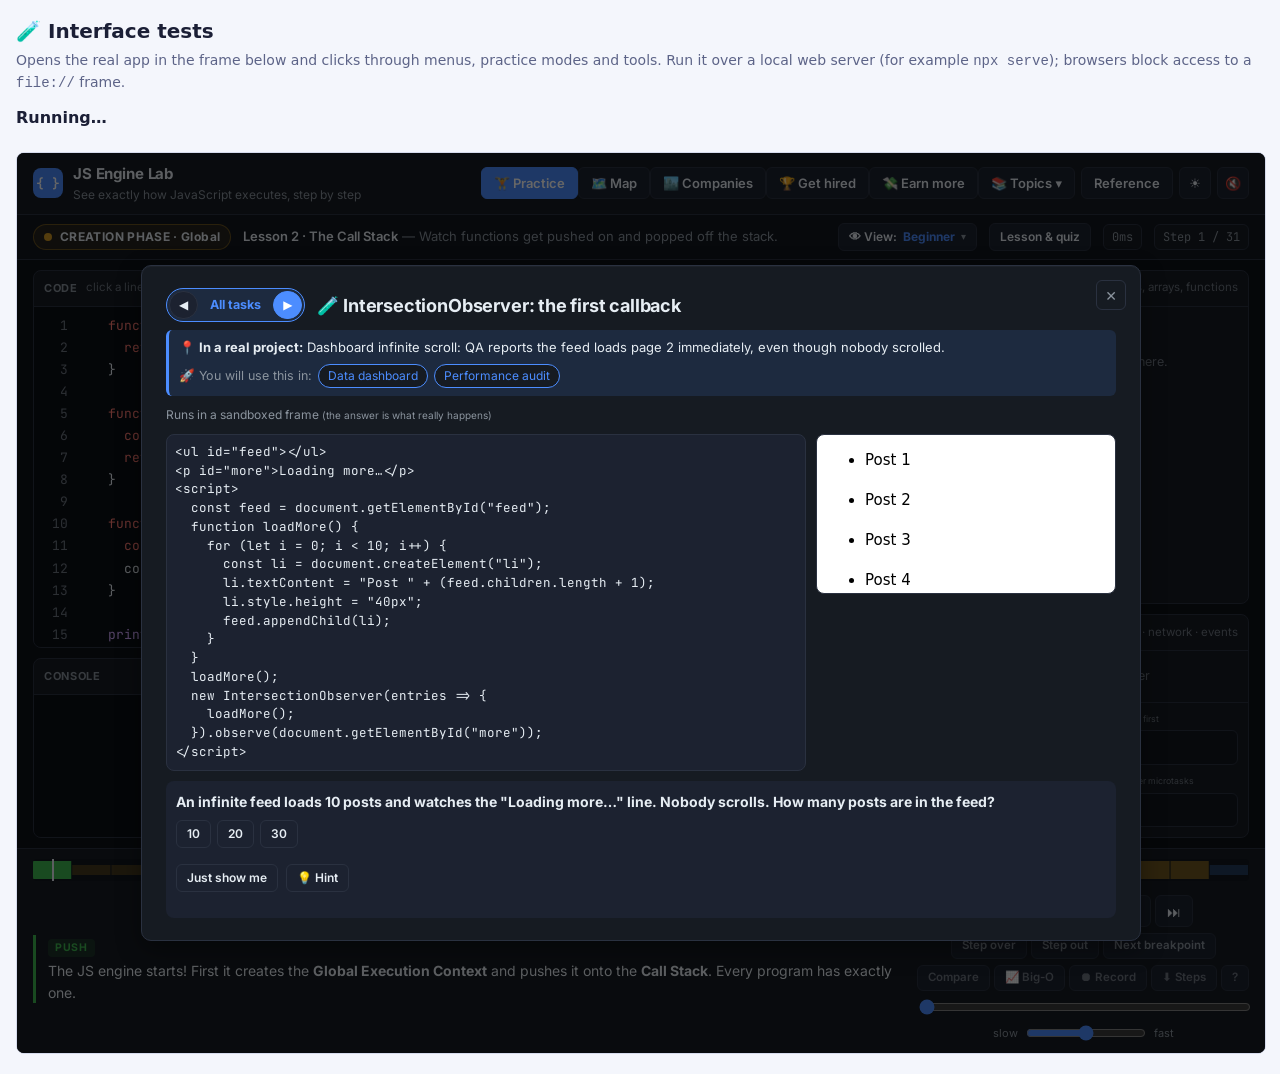
==== ui-tests.html @ 37d809e3 "javaScriptVisula" ====
<!DOCTYPE html>
<html lang="en"><head>
  <meta charset="utf-8">
  <meta name="viewport" content="width=device-width, initial-scale=1">
  <title>JS Engine Lab — Interface tests</title>
  <style>
    :root { --bg: #0b0e1f; --panel: #161b36; --line: #2b3264; --text: #e8ebff; --muted: #8e96c8; --ok: #3ee6a8; --bad: #ff5d73; }
    @media (prefers-color-scheme: light) { :root:not([data-theme="dark"]) { --bg: #f4f6fc; --panel: #fff; --line: #d6dbec; --text: #1b1f36; --muted: #5d6488; --ok: #0a8a5b; --bad: #c8243d; } }
    body { margin: 0; background: var(--bg); color: var(--text); font: 14px/1.5 system-ui, sans-serif; padding: 16px; }
    h1 { font-size: 20px; margin: 0 0 4px; } p { color: var(--muted); margin: 0 0 12px; }
    .sum { font-size: 16px; font-weight: 700; margin: 10px 0; }
    .row { font-family: Consolas, monospace; font-size: 12.5px; padding: 2px 0; border-bottom: 1px dashed var(--line); }
    .ok { color: var(--ok); } .bad { color: var(--bad); }
    pre { white-space: pre-wrap; margin: 2px 0 6px 18px; color: var(--muted); font-size: 12px; }
    iframe { width: 1280px; height: 900px; border: 1px solid var(--line); border-radius: 8px; margin-top: 12px; max-width: 100%; }
  </style>
</head>
<body>
  <h1>🧪 Interface tests</h1>
  <p>Opens the real app in the frame below and clicks through menus, practice modes and tools. Run it over a local web server (for example <code>npx serve</code>); browsers block access to a <code>file://</code> frame.</p>
  <div class="sum" id="sum">Running…</div>
  <div id="out"></div>
  <iframe id="app" title="App under test"></iframe>
  <script>
  (async function () {
    'use strict';
    const frame = document.getElementById('app'), out = document.getElementById('out');
    let pass = 0, fail = 0;
    const row = (ok, label, detail) => {
      ok ? pass++ : fail++;
      const d = document.createElement('div');
      d.className = 'row ' + (ok ? 'ok' : 'bad');
      d.textContent = (ok ? '✔ ' : '✘ ') + label;
      out.appendChild(d);
      if (!ok && detail) { const p = document.createElement('pre'); p.textContent = detail; out.appendChild(p); }
    };
    const sleep = ms => new Promise(r => setTimeout(r, ms));
    const load = params => new Promise(resolve => { frame.onload = () => setTimeout(resolve, 900); frame.src = 'index.html?' + params; });
    const D = () => frame.contentDocument;
    const $ = id => D().getElementById(id);
    const q = sel => D().querySelector(sel);
    const click = el => { if (typeof el === 'string') el = $(el) || q(el); el.click(); };
    const key = k => D().dispatchEvent(new KeyboardEvent('keydown', { key: k, bubbles: true }));
    const check = async (label, fn) => {
      try { const r = await fn(); row(r === true || r === undefined, label, r === true || r === undefined ? null : String(r)); }
      catch (e) { row(false, label, e && e.stack || String(e)); }
    };
    const seek = step => { const s = $('scrub'); s.value = step - 1; s.dispatchEvent(new Event('input', { bubbles: true })); };

    // keep the first-visit tour and picker out of the way, but start from a clean slate
    try { frame.contentWindow.localStorage.clear(); } catch (e) { /* not loaded yet */ }

    await load('level=2&theme=dark');
    // IntersectionObserver only reports on rendering frames, and headless Chrome in this test mode stops making
    // frames after a while, so these tasks are checked first, on the freshly loaded page.
    await check('Web lab: the IntersectionObserver tasks give the intended answer (measured on a fresh page)', async () => {
      const w = frame.contentWindow, L = w.WebLab, want = { 'api-io-first': '20', 'api-io-visible': '12' }, bad = [];
      for (const t of w.WEB_TASKS.filter(x => x.needsView)) {
        // headless Chrome sometimes renders no frame for a frame that has finished loading; reloading the task gives it another
        let got = null;
        for (let attempt = 0; attempt < 6 && got !== want[t.id]; attempt++) {
          L.close(); await sleep(50); L.open(t.id);
          for (let i = 0; i < 60 && L.expected() == null; i++) await sleep(100);
          got = L.expected();
        }
        if (got !== want[t.id]) bad.push(`${t.id}: got ${got}, intended ${want[t.id]}`);
      }
      L.close();
      return !bad.length || bad.join('; ');
    });
    await check('app starts and builds a trace',() => /^Step 1 \/ \d+/.test($('stepCount').textContent) || $('stepCount').textContent);
    await check('stepping forward moves to step 2', () => { click('btnNext'); return /^Step 2 \//.test($('stepCount').textContent) || $('stepCount').textContent; });
    await check('timeline click jumps to a later step', () => {
      const cv = $('timeline'), r = cv.getBoundingClientRect();
      cv.dispatchEvent(new MouseEvent('click', { clientX: r.left + r.width * 0.8, clientY: r.top + 5, bubbles: true }));
      const n = +/Step (\d+)/.exec($('stepCount').textContent)[1];
      return n > 10 || $('stepCount').textContent;
    });
    await check('View menu presets: Minimal hides the evaluation box', () => {
      click('btnView');
      if ($('viewMenu').classList.contains('hidden')) return 'menu did not open';
      click(q('[data-preset="minimal"]'));
      return $('viewName').textContent === 'Minimal' || $('viewName').textContent;
    });
    await check('View menu presets: Full detail', () => { click(q('[data-preset="full"]')); return $('viewName').textContent === 'Full detail' || $('viewName').textContent; });
    await check('keyboard shortcut X toggles expression evaluation (Custom view)', () => { click('btnView'); key('x'); return $('viewName').textContent === 'Custom' || $('viewName').textContent; });
    await check('shortcut list opens with ?', () => { key('?'); return !$('keysModal').classList.contains('hidden'); });
    key('Escape');

    await load('interview=bubblesort&theme=dark');
    await check('interview question loads', () => /Bubble sort/.test($('levelTitle').textContent) || $('levelTitle').textContent);
    await check('array view shows bars, pointers and a written cell', () => { seek(22); return (!!q('.arrview.bars .ac.wr') && !!q('.arrview .ap')) || 'no highlighted write / pointer'; });
    await check('evaluation tree is shown for the current line', () => {
      click('btnView'); click(q('[data-preset="beginner"]')); seek(22);
      return (!$('evalbox').classList.contains('hidden') && !!q('.et-tree li')) || 'evaluation box hidden';
    });
    await check('conditions show ✓ true / ✗ false inline', () => !!Array.from(D().querySelectorAll('.inl')).find(x => /^[✓✗]/.test(x.textContent)) || 'no condition badge');

    await load('interview=fibonacci&theme=dark');
    await check('call tree appears for recursion', () => { seek(60); return (!!q('.calltree svg') && !!q('.ct-n.cur')) || 'no call tree'; });

    await load('interview=interleave&theme=dark');
    await check('predict mode: a correct prediction is accepted', () => {
      click('btnLesson');
      $('ivGuess').value = '1\n3\n2\n4';
      click('ivCheck');
      return !!q('.iv-verdict.ok') || ($('ivResult').textContent || 'no verdict');
    });
    await check('predict mode: a wrong prediction shows a line-by-line diff', () => {
      $('ivGuess').value = '1\n2\n3\n4';
      click('ivCheck');
      return (!!q('.iv-verdict.bad') && D().querySelectorAll('.iv-diff tr.bad').length === 2) || 'diff not shown';
    });
    key('Escape');

    await load('interview=debounce&theme=dark');
    await check('write it yourself: starter has empty function bodies', async () => {
      click('btnLesson');
      click('ivWrite');
      await sleep(300);
      const code = frame.contentWindow.document.querySelector('.CodeMirror') ? frame.contentWindow.document.querySelector('.CodeMirror').CodeMirror.getValue() : $('editor').value;
      return (D().body.classList.contains('challenge-mode') && /your code here/.test(code)) || 'not in write-it mode';
    });
    await check('write it yourself: the empty starter fails with a mistake hint', () => {
      click('btnCheck');
      return (!!q('.tres.bad') && !!q('.tres.tips')) || 'no failure / tips';
    });
    await check('write it yourself: the reference solution passes', async () => {
      click('btnSolution');
      click('useSolution');
      await sleep(200);
      click('btnCheck');
      return !!q('.tres.win') || $('taskResults').textContent;
    });

    await load('level=2&theme=dark&interview=list');
    await check('interview menu: search filters the list', async () => {
      await sleep(400);
      const s = $('ivSearch');
      s.value = 'debounce';
      s.dispatchEvent(new Event('input', { bubbles: true }));
      const items = D().querySelectorAll('.iv-item');
      return (items.length >= 1 && items.length < 10) || `got ${items.length} items`;
    });
    await check('mock interview starts and ends with a scorecard', async () => {
      click('ivMock');
      await sleep(600);
      if ($('mockBar').classList.contains('hidden')) return 'mock bar not shown';
      key('Escape');
      click('mbEnd');
      return /Mock interview result/.test($('briefTitle').textContent) || $('briefTitle').textContent;
    });
    key('Escape');

    await load('level=2&theme=dark');
    await check('compare runs both versions', () => {
      click('btnCompare');
      $('cmpB').value = $('cmpA').value.replace('printSquare(4)', 'printSquare(5)');
      click('cmpRun');
      return (!!q('#cmpOut .cmp-table tr.diff')) || $('cmpOut').textContent;
    });
    key('Escape');
    await check('Big-O lab measures a preset (linear search → O(n))', () => {
      click('btnLab');
      click('labRun');
      return /O\(n\)/.test($('labTable').textContent) || $('labTable').textContent || $('labNote').textContent;
    });
    key('Escape');
    await check('export progress creates a download', () => {
      const w = frame.contentWindow;
      let made = false;
      const orig = w.URL.createObjectURL;
      w.URL.createObjectURL = () => { made = true; return 'blob:test'; };
      click('btnProgress');
      click('btnExport');
      w.URL.createObjectURL = orig;
      return made || 'no file was created';
    });
    key('Escape');

    await load('level=2&theme=dark');
    await check('practice: one header button, a list of every hands-on task (no theory), opening straight into the task', async () => {
      const w = frame.contentWindow, P = w.JSPractice;
      if (!$('btnPractice')) return 'no Practice button';
      const hiddenMenus = ['btnInterview', 'btnLevels', 'btnChallenges', 'btnProgress'].every(id => getComputedStyle($(id)).display === 'none');
      const list = P.list();
      const codeQs = w.JS_INTERVIEW.filter(x => x.kind !== 'theory').length;
      const all = list.length === codeQs + w.JS_CHALLENGES.length + (w.CSS_TASKS || []).length + (w.WEB_TASKS || []).length + (w.TS_TASKS || []).length + (w.TEST_TASKS || []).length + (w.PROJECTS || []).length && !list.some(t => w.JS_INTERVIEW.find(x => x.id === t.id && x.kind === 'theory'));
      click('btnPractice');
      await sleep(200);
      const items = D().querySelectorAll('#practiceList .pl-item').length;
      const k = list.findIndex(t => t.kind === 'predict');
      click(D().querySelectorAll('#practiceList .pl-item')[k]);
      await sleep(900);
      const predictBox = !!$('ivGuess') && !$('briefModal').classList.contains('hidden');
      const pillOk = !!$('practicePill') && new RegExp('Task ' + (k + 1) + ' /').test($('practicePill').textContent);
      key('Escape'); click(q('#briefModal [data-close]') || q('#briefModal .close'));
      return (hiddenMenus && all && items === list.length && predictBox && pillOk) || `menus hidden ${hiddenMenus}, all ${all} (${list.length}), items ${items}, predict box ${predictBox}, pill ${pillOk}`;
    });
    await check('practice: ▶ goes to the next task; a challenge opens in the editor; "need a hint?" opens the lesson', async () => {
      const w = frame.contentWindow, P = w.JSPractice, list = P.list();
      const c = list.findIndex(t => t.kind === 'build');
      P.open(c);
      await sleep(900);
      const inChallenge = D().body.classList.contains('challenge-mode') && w.JSLabAPI.currentKey() === list[c].key;
      click('ppNext');
      await sleep(900);
      const moved = w.JSLabAPI.currentKey() === list[c + 1].key;
      w.JSLabAPI.closeModals();
      const hint = $('ppHint');
      if (hint) click(hint);
      await sleep(200);
      const lessonOpen = !hint || !$('briefModal').classList.contains('hidden');
      key('Escape');
      return (inChallenge && moved && lessonOpen) || `challenge ${inChallenge}, next ${moved}, hint lesson ${lessonOpen}`;
    });

    await check('practice: an under-the-hood write-it task opens with empty bodies; a memory task switches the garbage view on', async () => {
      const w = frame.contentWindow, P = w.JSPractice, list = P.list();
      const ws = list.findIndex(t => t.id === 'w-marksweep');
      if (ws < 0 || list[ws].kind !== 'write') return 'w-marksweep is not a write task';
      P.open(ws);
      await sleep(900);
      const code = D().querySelector('.CodeMirror') ? D().querySelector('.CodeMirror').CodeMirror.getValue() : $('editor').value;
      const blank = /function markAndSweep\(heap, roots\) \{\s*\/\/[^\n]*\n\s*\}/.test(code) || !/marked\.add/.test(code);
      w.localStorage.setItem('jsl.gcView', 'false');
      const gc = list.findIndex(t => t.id === 'gc-reachable');
      P.open(gc);
      await sleep(900);
      const on = w.document.querySelector('#viewOpts [data-view="gcView"]');
      const gcOn = on ? on.checked : null;
      w.JSLabAPI.closeModals();
      return (blank && gcOn) || `starter blank ${blank}, garbage view on ${gcOn}`;
    });

    await check('CSS lab: every task\'s measured answer matches its explanation (real browser layout)', async () => {
      const w = frame.contentWindow, L = w.CSSLab;
      const want = {
        'css-specificity': 'rgb(255, 0, 0)', 'css-order': 'rgb(255, 255, 0)', 'css-important': 'rgb(0, 128, 0)', 'css-descendant': 'rgb(255, 165, 0)',
        'css-inherit': 0, 'css-em': 45, 'css-rem': 24, 'css-contentbox': 124, 'css-borderbox': 100, 'css-collapse': 30, 'css-percent-padding': 30,
        'css-inline-width': 'no, only as wide as its text', 'css-absolute': 30, 'css-zindex-static': 'B', 'css-stacking-context': 'the header',
        'css-flex-grow': 250, 'css-flex-shrink': 225, 'css-justify': 150, 'css-stretch': 100, 'css-grid-fr': 200, 'css-grid-span': 210, 'css-autofill': 3,
        'css-media': 'rgb(255, 0, 0)', 'css-vw': 200, 'html-tab': 3, 'html-label': 'the email input',
        'css-container': 'only the main-column card', 'css-has': 'rgb(255, 0, 0)', 'css-layer': 'rgb(255, 0, 0)', 'css-clamp': 20, 'css-transform': 0,
        'a11y-dialog': 'the Cancel button', 'a11y-aria-hidden': 'yes', 'a11y-inert': 'no',
        'css-logical': 'right',
      };
      const bad = [];
      for (const t of w.CSS_TASKS) {
        L.open(t.id);
        await sleep(400);
        const got = L.expected(), exp = want[t.id];
        const ok = typeof exp === 'number' ? Math.abs(got - exp) <= 1 : got === exp;
        if (!ok) bad.push(`${t.id}: browser ${got}, explanation ${exp}`);
      }
      // a check, the cascade table and the box model
      L.open('css-specificity'); await sleep(400);
      L.check('red'); await sleep(100);
      const right = !!q('#csResult .iv-verdict.ok') && D().querySelectorAll('#csWhy .cl-cascade tr').length === 4 && /#intro/.test(q('#csWhy .cl-cascade tr.win').textContent);
      L.open('css-contentbox'); await sleep(400);
      L.check('100'); await sleep(100);
      const wrong = !!q('#csResult .iv-verdict.bad') && !!q('#csWhy .bm-c');
      L.close();
      const inList = w.JSPractice.list().filter(x => x.kind === 'css').length === w.CSS_TASKS.length;
      return (!bad.length && right && wrong && inList) || `${bad.join('; ')} | right ${right}, wrong+box ${wrong}, in list ${inList}`;
    });

    await check('Web lab: every network / security / performance task gives the intended answer (XSS, CSP and layout shift really run)', async () => {
      const w = frame.contentWindow, L = w.WebLab;
      const want = {
        'net-cors-public': 'read', 'net-cors-missing': 'blocked', 'net-cors-json': 'preflight', 'net-cors-credentials': 'blocked', 'net-cors-port': 'blocked',
        'net-cache-fresh': 'cache', 'net-cache-nocache': '304', 'net-cache-stale': 'download', 'net-cache-hashed': 'cache',
        'sec-cookie-httponly': 'no', 'sec-csrf-lax': 'no', 'sec-lax-link': 'yes', 'sec-samesite-none': 'yes', 'sec-cookie-path': 'no',
        'sec-xss-img': 'runs', 'sec-xss-text': 'safe', 'sec-csp': 'safe',
        'perf-script-order': 'a.js, d.js, c.js, b.js', 'perf-css-blocks': 'yes', 'perf-cls': 'jumps', 'perf-cls-fixed': 'stays',
        'git-ff': 'C → B → A', 'git-merge': 'Merge feature → C → B → A', 'git-rebase': "B' → C → A", 'git-reset': 'B → A', 'git-revert': 'Revert C → C → B → A',
        'git-detached': 'no', 'git-cherry': "Fix' → C → A", 'npm-caret': 'yes', 'npm-major': 'no', 'npm-tilde': 'no', 'npm-zero': 'no',
        'render-csr-seo': 'no', 'render-ssr-seo': 'yes', 'render-csr-first': '770ms', 'render-ssr-click': 'no', 'render-ssg-price': 'old', 'render-isr-price': 'old', 'render-hydration': 'mismatch',
        'render-pick-docs': 'ssg', 'render-pick-dashboard': 'csr', 'render-pick-shop': 'isr', 'sw-cache-first': 'v1', 'sw-network-first': 'v2', 'sw-swr': 'v2', 'sw-offline-nocache': 'error',
        'api-io-first': '20', 'api-io-visible': '12', 'api-storage-string': 'object', 'api-storage-event': 'no', 'api-history': 'no',
        'auth-jwt-read': 'yes', 'auth-token-xss': 'yes', 'auth-refresh': '3', 'auth-refresh-race': '6', 'auth-oauth': 'a', 'intl-price': 'de', 'intl-date': '04/03/2026', 'intl-timezone': 'Jan 4',
        'live-poll': '15.1s', 'live-ws': '12.1s', 'live-reconnect': 'lost', 'live-pick': 'sse',
        'ex-mul': '7', 'ex-pow': '512', 'ex-minus-str': '"31"', 'ex-compare-chain': 'false', 'ex-or-chain': 'null', 'ex-nullish': '0', 'ex-and-or': '"big"', 'ex-optional': 'undefined', 'ex-plus-obj': '"[object Object]"', 'ex-typeof': '"string"', 'ex-mix-error': 'SyntaxError', 'ex-neg-pow': 'SyntaxError',
        'tp-add-month': '2026-02-28', 'tp-immutable': '2026-05-10', 'tp-month': '3', 'tp-until': 'P59D', 'tp-dst': '2026-03-08T03:30:00-04:00[America/New_York]', 'tp-invalid': 'RangeError', 'tp-equals': 'false, true', 'tp-sort': '2026-02-15, 2026-09-30, 2026-12-01',
        'ns-pull': '3', 'ns-transform': '2 chunks: HELLO STREAM', 'ns-uuid': '36 chars, version 4', 'ns-sha': '64 hex chars, starts ba7816bf',
      };
      const bad = [];
      for (const t of w.WEB_TASKS) {
        if (t.needsView) continue; // observer tasks: checked on a fresh page in the next test
        L.open(t.id);
        await sleep(t.kind === 'measure' ? 900 : 50);
        const got = L.expected();
        const exp = ['db', 'deploy', 'team', 'corp', 'term', 'ivs', 'roles', 'aiwork', 'tax', 'oss', 'nodex', 'earn', 'freelance', 'design', 'current', 'health', 'business'].includes(t.solver) ? t.scenario.a : want[t.id];
        if (got !== exp) bad.push(`${t.id}: got ${got}, intended ${exp}`);
        if (!t.choices.includes(got)) bad.push(`${t.id}: answer ${got} is not one of the choices`);
      }
      L.open('net-cors-json'); await sleep(50);
      click(q('#webLab [data-wbchoice="read"]')); await sleep(50);
      const steps = D().querySelectorAll('#wbWhy .wl-steps li').length >= 4 && !!q('#wbResult .iv-verdict.bad');
      L.open('perf-script-order'); await sleep(50);
      L.check('a.js, d.js, c.js, b.js'); await sleep(50);
      const fall = D().querySelectorAll('#wbWhy .wl-row').length >= 5 && !!q('#wbResult .iv-verdict.ok');
      L.close();
      const inList = w.JSPractice.list().filter(x => x.kind === 'web').length === w.WEB_TASKS.length;
      return (!bad.length && steps && fall && inList) || `${bad.join('; ')} | steps ${steps}, waterfall ${fall}, in list ${inList}`;
    });

    await check('Test lab: every model answer passes on the correct code and catches every bug; every starter misses at least one', async () => {
      const w = frame.contentWindow, L = w.TestLab, bad = [];
      for (const t of w.TEST_TASKS) {
        const good = await L.runAll(t, t.solution);
        if (good.correct.error || !good.correct.results.length || good.correct.results.some(x => !x.pass)) bad.push(`${t.id}: model answer fails on the correct code (${good.correct.error || (good.correct.results.find(x => !x.pass) || {}).msg})`);
        good.bugs.forEach((b, i) => { if (b.error) bad.push(`${t.id} bug ${i + 1}: ${b.error}`); else if (!b.caught) bad.push(`${t.id}: model answer misses bug ${i + 1}`); });
        const start = await L.runAll(t, t.starter);
        if (start.correct.results.some(x => !x.pass)) bad.push(`${t.id}: starter fails on the correct code`);
        if (start.bugs.every(b => b.caught)) bad.push(`${t.id}: starter already catches every bug`);
      }
      L.open('t-sumeven'); await sleep(100);
      L.setTests(w.TEST_TASKS[0].solution); click('tlRun'); await sleep(1500);
      const shown = !!q('#tlResult .iv-verdict.ok') && !!q('#tlResult .tl-matrix');
      L.close();
      const inList = w.JSPractice.list().filter(x => x.kind === 'test').length === w.TEST_TASKS.length;
      return (!bad.length && shown && inList) || `${bad.join('; ')} | result shown ${shown}, in list ${inList}`;
    });

    await check('🖥️ Code → Pixels: every stage draws; DOM, render tree, layout and layers are right; a JS change re-runs the right stages', async () => {
      const w = frame.contentWindow, X = w.PixelsLab, bad = [];
      click('btnPixels'); await sleep(900);
      if ($('pixelsLab').classList.contains('hidden')) return 'the tab did not open';
      const M = X.model(), L = X.live();
      if (!L) return 'the page was not measured';
      if (M.tokens.length < 20 || M.reveal[M.reveal.length - 1] !== M.nodes.length) bad.push(`tokens ${M.tokens.length}, revealed ${M.reveal[M.reveal.length - 1]} of ${M.nodes.length} DOM nodes`);
      if (X.stages().length !== 9 || X.stages().some(s => s.key === 'react')) bad.push('a plain page should have 9 steps without React');
      for (let i = 0; i < X.stages().length; i++) { X.go(i); await sleep(60); if (!q('#pxBody').innerHTML.trim()) bad.push('stage ' + (i + 1) + ' is empty'); }
      X.go(3); await sleep(60);
      const render = q('#pxBody').textContent;
      if (!/p\.hidden.*display: none/.test(render) || !/::before "\$"/.test(render)) bad.push('render tree misses display:none or ::before');
      X.go(4); await sleep(60);
      if (D().querySelectorAll('#pxOverlay .px-b').length < 6) bad.push('layout draws ' + D().querySelectorAll('#pxOverlay .px-b').length + ' boxes');
      X.go(5); await sleep(60);
      if (D().querySelectorAll('#pxOverlay .px-p').length < 5) bad.push('paint draws too little');
      // a click in the page: width change → layout
      X.go(8); await sleep(60);
      X.frame().contentDocument.getElementById('buy').click(); await sleep(400);
      if (!X.log()[0] || X.log()[0].kind !== 'layout' || !/width/.test(q('#pxBody').textContent)) bad.push('card click: ' + (X.log()[0] && X.log()[0].kind));
      // the three kinds of change
      X.open('changes'); await sleep(900); X.go(8); await sleep(60);
      const kinds = {};
      for (const id of ['color', 'size', 'move']) { X.frame().contentDocument.getElementById(id).click(); await sleep(400); kinds[id] = X.log()[0] && X.log()[0].kind + '/' + X.log()[0].moved; }
      if (kinds.color !== 'paint/0' || !/^layout\/[1-9]/.test(kinds.size) || kinds.move !== 'composite/0') bad.push('kinds ' + JSON.stringify(kinds));
      if (!q('.px-f.on.composite') || q('.px-f.on.layout')) bad.push('frame bar for transform');
      // layers and the script example
      X.open('layers'); await sleep(900);
      const names = X.live().layers.map(l => l.name).join(' | ');
      if (!/header/.test(names) || !/badge/.test(names) || !/spinner/.test(names) || /tip/.test(names)) bad.push('layers: ' + names);
      X.open('script'); await sleep(900);
      if (!/saw 1 paragraph/.test(X.frame().contentDocument.body.textContent)) bad.push('the inline script did not see only the paragraph above it');
      X.go(1); await sleep(60);
      if (!/parser <b>stops<\/b>|parser stops/.test(q('#pxBody').innerHTML)) bad.push('no parser-pause note');
      // layout thrashing: the read/write loop forces layout on (almost) every read; the batched version never does
      X.open('thrash'); await sleep(900); X.go(8); await sleep(60);
      X.frame().contentDocument.getElementById('bad').click(); await sleep(500);
      const badRun = X.log()[0];
      X.frame().contentDocument.getElementById('good').click(); await sleep(500);
      const goodRun = X.log()[0];
      if (!badRun || badRun.forced < 290 || !goodRun || goodRun.forced !== 0 || goodRun.reads < 300 || !q('.px-verdict.ok')) bad.push(`thrash: bad forced ${badRun && badRun.forced}, good forced ${goodRun && goodRun.forced} reads ${goodRun && goodRun.reads}`);
      X.go(8); await sleep(30);
      X.frame().contentDocument.getElementById('bad').click(); await sleep(500);
      if (!q('.px-f.on.forced') || !q('.px-verdict.thrash')) bad.push('no thrashing warning shown');
      // React: an extra step, the element tree, and setState → the smallest DOM change
      X.open('react'); await sleep(900);
      const keys = X.stages().map(s => s.key).join();
      if (X.stages().length !== 10 || !/dom,react,css/.test(keys)) bad.push('react steps: ' + keys);
      X.go(2); await sleep(60);
      if (!/createElement/.test(q('#pxBody').textContent) || !/create the whole tree: 4 elements/.test(q('#pxBody').textContent) || !/type: "button", onClick: ƒ/.test(q('#pxBody').textContent)) bad.push('react step content');
      X.go(9); await sleep(60);
      const add = () => X.frame().contentDocument.querySelector('button');
      add().click(); await sleep(400);
      const r1 = X.log()[0];
      if (!r1 || !r1.react || r1.react.renders.join() !== 'App' || r1.react.ops.join() !== 'set text "1"' || !q('.px-f.on.react')) bad.push('react update 1: ' + JSON.stringify(r1 && r1.react));
      add().click(); await sleep(400); add().click(); await sleep(400);
      const r3 = X.log()[0];
      if (!r3 || !r3.react || !r3.react.ops.some(o => /set class="warn" on <p>/.test(o)) || !r3.changes.some(c => c.prop === 'color')) bad.push('react update 3: ' + JSON.stringify(r3 && r3.react));
      X.close();
      return !bad.length || bad.join('; ');
    });

    await check('📊 Performance: Lighthouse scoring math, the p75 real-user model, and the tab measures and compares runs', async () => {
      const w = frame.contentWindow, P = w.PerfLab, bad = [];
      const M = k => P.metrics.find(m => m.key === k);
      // the curve: p10 scores 90, the median scores 50, much worse scores near 0
      if (Math.round(P.curve(M('lcp'), 2500) * 100) !== 90 || Math.round(P.curve(M('lcp'), 4000) * 100) !== 50 || P.curve(M('tbt'), 3000) > 0.05) bad.push('curve');
      const atP10 = P.score({ fcp: 1800, si: 3387, lcp: 2500, tbt: 200, cls: 0.1 }).total;
      const fast = P.score({ fcp: 800, si: 1200, lcp: 1200, tbt: 0, cls: 0 }).total;
      const slowTbt = P.score({ fcp: 800, si: 1200, lcp: 1200, tbt: 600, cls: 0 }).total; // TBT at its median: 30% weight × 0.5
      if (atP10 !== 90 || fast < 98 || slowTbt !== 85) bad.push(`scores ${atP10} / ${fast} / ${slowTbt}`);
      // phone mode: CPU ×4 for long tasks and rendering, network ×3 plus set-up for downloads
      const rawBad = { fcp: 100, lcp: 1500, lcpEl: 'img#hero', imgDelay: 1400, cls: 0.3, long: [350], inp: 250 };
      const rawFixed = { fcp: 100, lcp: 350, lcpEl: 'img#hero', imgDelay: 250, cls: 0, long: [], inp: 30 };
      const pb = P.values(rawBad, 'phone'), cb = P.values(rawBad, 'computer'), pf = P.values(rawFixed, 'phone');
      if (pb.fcp !== 1000 || pb.lcp !== 5200 || pb.tbt !== 1350 || cb.tbt !== 300 || pb.inp !== 1000 || pf.lcp !== 1750 || pf.tbt !== 0) bad.push('phone estimate ' + JSON.stringify(pb) + JSON.stringify(pf));
      const sPhone = P.score(pb).total, sDesk = P.score(cb).total, sFixed = P.score(pf).total;
      if (!(sDesk - sPhone > 20) || sFixed < 90) bad.push(`phone ${sPhone} / desktop ${sDesk} / fixed on phone ${sFixed}`);
      const good = P.field({ lcp: 400, inp: 40, cls: 0 }, 7), poor = P.field({ lcp: 1550, inp: 280, cls: 0.4 }, 7);
      if (!good.every(f => f.p75 <= f.c.good) || poor.every(f => f.p75 <= f.c.good) || Math.abs(good[0].good + good[0].ni + good[0].poor - 100) > 0.01) bad.push('field model');
      click('btnPerf'); await sleep(200);
      if ($('perfLab').classList.contains('hidden')) return 'the tab did not open';
      for (let i = 0; i < 60 && !(P.run() && P.run().done); i++) await sleep(100);
      if (!P.run() || !P.run().done) return 'the measurement never finished';
      if (!/CLS/.test(q('#pfBody').textContent) || !/TBT/.test(q('#pfBody').textContent)) bad.push('measure view');
      P.go(1); await sleep(50);
      if (D().querySelectorAll('#pfBody .pf-curve').length !== 5 || !q('#pfBody .pf-ring')) bad.push('score view');
      const shown = el => w.getComputedStyle(el).display !== 'none';
      if (!$('perfLab').classList.contains('is-brief') || shown(q('#pfBody .pf-curve').closest('td'))) bad.push('the score should be brief by default');
      click('pfDetail'); await sleep(50);
      if (!shown(q('#pfBody .pf-curve').closest('td'))) bad.push('details do not show the curves');
      click('pfDetail'); await sleep(50);
      P.go(2); await sleep(50);
      if (D().querySelectorAll('#pfBody .pf-hist').length !== 3 || !/Core Web Vitals/.test(q('#pfBody').textContent)) bad.push('field view');
      P.setFix('sized', true); P.setFix('smallImg', true);
      for (let i = 0; i < 60 && !(P.run() && P.run().done); i++) await sleep(100);
      P.go(3); await sleep(50);
      if (P.runs().length < 2 || D().querySelectorAll('#pfBody .pf-table tbody tr').length < 2 || !/Optimised hero image/.test(q('#pfBody').textContent)) bad.push('fix runs ' + P.runs().length);
      P.go(4); await sleep(50);
      if (!/web-vitals/.test(q('#pfBody').textContent) || !/minScore/.test(q('#pfBody').textContent)) bad.push('track view');
      P.close();
      return !bad.length || bad.join('; ');
    });

    await check('🗄️ Databases: the types, the "which one?" answers, the app diagram, and the Map link', async () => {
      const w = frame.contentWindow, L = w.DatabaseLab, bad = [];
      click('btnDb'); await sleep(150);
      if ($('dbLab').classList.contains('hidden')) return 'the tab did not open';
      if (D().querySelectorAll('#dbBody .db-card').length !== 10) bad.push('types ' + D().querySelectorAll('#dbBody .db-card').length);
      const seen = el => w.getComputedStyle(el).display !== 'none';
      if (seen(q('#dbBody .db-card pre'))) bad.push('types should be brief by default');
      click('dbDetail'); await sleep(50);
      if (!seen(q('#dbBody .db-card pre'))) bad.push('details do not show the data examples');
      click('dbDetail'); await sleep(50);
      if (!L.questions.every(x => L.types.some(t => t.id === x.a))) bad.push('an answer is not a type');
      const inList = w.JSPractice.list().filter(x => x.topic === 'Databases');
      if (inList.length !== 11 || inList.some(x => x.icon !== '🗄️')) bad.push('practice list has ' + inList.length + ' database tasks');
      L.goKey('quiz'); await sleep(50);
      click(q('[data-dbq="0"][data-dba="document"]')); await sleep(50);
      click(q('[data-dbq="1"][data-dba="search"]')); await sleep(50);
      if (!q('.db-q.no') || !q('.db-q.ok') || !/Best fit: Relational/.test(q('.db-q.no').textContent)) bad.push('quiz feedback');
      L.goKey('app'); await sleep(50);
      if (D().querySelectorAll('#dbBody .db-box').length < 7 || D().querySelectorAll('#dbBody .db-flow li').length !== 5) bad.push('app diagram');
      L.close();
      click('btnMap'); await sleep(150);
      click(q('#frontendMap [data-fmdb]')); await sleep(150);
      if ($('dbLab').classList.contains('hidden') || !$('frontendMap').classList.contains('hidden')) bad.push('map link');
      L.close();
      return !bad.length || bad.join('; ');
    });

    await check('top bar: the 📚 Topics menu opens, lists the five tabs, opens one and closes', async () => {
      const w = frame.contentWindow, menu = $('topicsMenu');
      click('btnTopics'); await sleep(50);
      const opened = !menu.classList.contains('hidden') && D().querySelectorAll('#topicsMenu .tp-item').length === 19;
      click('btnDb'); await sleep(150);
      const ok = opened && menu.classList.contains('hidden') && !$('dbLab').classList.contains('hidden');
      w.DatabaseLab.close();
      click('btnTopics'); await sleep(30); click(D().body); await sleep(30);
      const closesOutside = menu.classList.contains('hidden');
      const oneLine = $('btnPractice').getBoundingClientRect().top === $('btnTopics').getBoundingClientRect().top;
      return (ok && closesOutside && oneLine) || `opened ${opened}, opens a tab ${ok}, closes on outside click ${closesOutside}, one line ${oneLine}`;
    });

    await check('practice list: the quick-access bar opens every main tab and jumps to a topic', async () => {
      const w = frame.contentWindow, bad = [];
      const openList = async () => { click('btnPractice'); await sleep(200); };
      for (const [k, id] of [['map', 'frontendMap'], ['pixels', 'pixelsLab'], ['perf', 'perfLab'], ['db', 'dbLab'], ['deploy', 'dpLab'], ['process', 'prLab'], ['devtools', 'dvLab'], ['interview', 'ipLab'], ['corporate', 'coLab'], ['terminal', 'tgLab'], ['roles', 'rpLab'], ['expr', 'exLab'], ['ai', 'aiLab'], ['tax', 'txLab'], ['oss', 'osLab'], ['earn', 'emLab'], ['freelance', 'flLab'], ['design', 'dsLab'], ['current', 'scLab'], ['health', 'hcLab'], ['business', 'bzLab']]) {
        await openList();
        click(q(`#practiceList [data-plopen="${k}"]`)); await sleep(300);
        if (!$(id) || $(id).classList.contains('hidden') || !$('practiceList').classList.contains('hidden')) bad.push(k);
        if ($(id)) $(id).classList.add('hidden');
      }
      w.PixelsLab.close(); w.PerfLab.close(); w.DatabaseLab.close(); w.DeployLab.close(); w.ProcessLab.close(); w.DevtoolsLab.close(); w.InterviewPrep.close(); w.CorporateLab.close(); w.TerminalLab.close(); w.RolesPayLab.close(); w.ExpressionTree.close(); w.AiWorkLab.close(); w.TaxLab.close(); w.OssLab.close(); w.EarnLab.close(); w.FreelanceLab.close(); w.DesignLab.close(); w.CurrentLab.close(); w.HealthLab.close(); w.BusinessLab.close();
      await openList();
      click(q('#practiceList [data-plopen="projects"]')); await sleep(200);
      const card = q('#practiceList .modal-card'), head = [...D().querySelectorAll('#practiceList .pl-group')].find(h => h.textContent === 'Real projects');
      const near = h => Math.abs(h.getBoundingClientRect().top - card.getBoundingClientRect().top) < 140;
      if (!head || !near(head)) bad.push('projects jump');
      const sel = q('#practiceList .pl-jump');
      sel.value = 'Databases'; sel.dispatchEvent(new w.Event('change', { bubbles: true })); await sleep(200);
      const dbHead = [...D().querySelectorAll('#practiceList .pl-group')].find(h => h.textContent === 'Databases');
      if (!dbHead || !near(dbHead)) bad.push('topic jump');
      $('practiceList').classList.add('hidden');
      return !bad.length || bad.join('; ');
    });

    await check('🚢 Deployment: the ways, the pipeline, the must-haves, the questions, and the practice tasks', async () => {
      const w = frame.contentWindow, L = w.DeployLab, bad = [];
      click('btnDeploy'); await sleep(150);
      if ($('dpLab').classList.contains('hidden')) return 'the tab did not open';
      if (D().querySelectorAll('#dpBody .db-card').length !== 5) bad.push('ways');
      if (D().querySelector('#dpBody pre') || !/a CDN serves them/.test(q('#dpBody').textContent)) bad.push('ways should be brief by default');
      L.goKey('push'); await sleep(50);
      if (D().querySelectorAll('#dpBody .dp-chain span').length !== 7 || /npm ci/.test(q('#dpBody').textContent)) bad.push('brief pipeline');
      click('dpDetail'); await sleep(50);
      if (D().querySelectorAll('#dpBody .dp-pipe li').length !== 7 || !/npm ci/.test(q('#dpBody').textContent)) bad.push('detailed pipeline');
      L.goKey('must'); await sleep(50);
      if (D().querySelectorAll('#dpBody .db-card').length !== 6 || !/index\.html\s+200/.test(q('#dpBody').textContent)) bad.push('detailed must-haves');
      click('dpDetail'); await sleep(50);
      if (/index\.html\s+200/.test(q('#dpBody').textContent) || !/never cache index\.html/.test(q('#dpBody').textContent)) bad.push('brief must-haves');
      L.goKey('quiz'); await sleep(50);
      if (!L.questions.every(x => x.choices.some(c => c[0] === x.a))) bad.push('an answer is not among its choices');
      click(q('[data-dpq="4"][data-dpa="cdn"]')); await sleep(50);
      if (!q('.db-q.no') || !/SPA fallback/.test(q('.db-q.no').textContent)) bad.push('quiz feedback');
      const inList = w.JSPractice.list().filter(x => x.topic === 'Deployment');
      if (inList.length !== 10 || inList.some(x => x.icon !== '🚢')) bad.push('practice list has ' + inList.length + ' deployment tasks');
      L.close();
      click('btnMap'); await sleep(150);
      click(q('#frontendMap [data-fmdeploy]')); await sleep(150);
      if ($('dpLab').classList.contains('hidden')) bad.push('map link');
      L.close();
      return !bad.length || bad.join('; ');
    });

    await check('deeper Deployment (walkthroughs, AWS, releases) and Databases (SQL, schema, React → DB, production, cloud)', async () => {
      const w = frame.contentWindow, bad = [], DL = w.DeployLab, DB = w.DatabaseLab, txt = id => q(id).textContent;
      // deployment
      DL.open(); await sleep(100);
      DL.goKey('walk'); await sleep(50);
      for (const wk of DL.walks) {
        DL.walk(wk.id); await sleep(30);
        if (D().querySelectorAll('#dpBody .dp-steps li').length !== wk.steps.length || D().querySelector('#dpBody .dp-steps pre')) bad.push('brief walk ' + wk.id);
      }
      DL.walk('aws'); click('dpDetail'); await sleep(50);
      if (!/us-east-1/.test(txt('#dpBody')) || !/create-invalidation/.test(txt('#dpBody')) || !/role-to-assume/.test(txt('#dpBody'))) bad.push('AWS walkthrough commands');
      click('dpDetail'); await sleep(30);
      DL.goKey('aws'); await sleep(50);
      if (D().querySelectorAll('#dpBody .dp-aws li').length < 20 || !/Cloud Run/.test(txt('#dpBody')) || !/Cosmos DB/.test(txt('#dpBody'))) bad.push('AWS map');
      DL.goKey('release'); await sleep(50);
      if (D().querySelectorAll('#dpBody .db-card').length !== 9 || !/Canary/.test(txt('#dpBody'))) bad.push('release');
      if (w.JSPractice.list().filter(x => x.topic === 'Cloud (AWS)').length !== 6) bad.push('AWS practice tasks');
      DL.close();
      // databases
      DB.open(); await sleep(100);
      DB.goKey('sql'); await sleep(50);
      const group = DB.sql.find(x => /GROUP BY/.test(x.t)).run(), left = DB.sql.find(x => /LEFT JOIN/.test(x.t)).run();
      if (JSON.stringify(group) !== JSON.stringify([{ name: 'Bob', orders: 1, spent: 12000 }, { name: 'Ada', orders: 2, spent: 11450 }, { name: 'Cleo', orders: 1, spent: 4200 }])) bad.push('GROUP BY result ' + JSON.stringify(group));
      if (!left.some(r => r.name === 'Dan' && r.orders === 0)) bad.push('LEFT JOIN result');
      if (D().querySelectorAll('#dpBody, #dbBody .db-sql').length < 8) bad.push('sql examples');
      DB.goKey('schema'); await sleep(50);
      if (D().querySelectorAll('#dbBody .db-table').length !== 6 || /CREATE TABLE/.test(txt('#dbBody'))) bad.push('schema brief');
      click('dbDetail'); await sleep(50);
      if (!/REFERENCES users\(id\)/.test(txt('#dbBody'))) bad.push('schema SQL in details');
      DB.goKey('path'); await sleep(50);
      if (!/\$1/.test(txt('#dbBody')) || !/include: \{ user: true \}/.test(txt('#dbBody'))) bad.push('React → DB code');
      click('dbDetail'); await sleep(50);
      DB.goKey('ops'); await sleep(50);
      if (D().querySelectorAll('#dbBody .db-card').length !== 9) bad.push('ops');
      DB.goKey('cloud'); await sleep(50);
      if (D().querySelectorAll('#dbBody .db-cloud tbody tr').length !== 10 || !/Aurora/.test(txt('#dbBody'))) bad.push('cloud table');
      DB.close();
      return !bad.length || bad.join('; ');
    });

    await check('🏢 How teams work: every phase, the rhythm, the feature story, the situations, and the practice tasks', async () => {
      const w = frame.contentWindow, L = w.ProcessLab, bad = [], txt = () => q('#prBody').textContent;
      click('btnProcess'); await sleep(150);
      if ($('prLab').classList.contains('hidden')) return 'the tab did not open';
      if (D().querySelectorAll('#prBody .dp-chain span').length !== L.phases.length || !/Product manager/.test(txt())) bad.push('overview');
      click(q('#prBody [data-prgo="6"]')); await sleep(50);
      if (!/Pull request and code review/.test($('prTitle').textContent)) bad.push('clicking a phase');
      for (const p of L.phases) {
        L.goKey(p.key); await sleep(20);
        if (!q('#prBody .pr-you') || q('#prBody pre')) bad.push('brief ' + p.key);
      }
      L.goKey('review'); click('prDetail'); await sleep(50);
      if (!/How to test:/.test(txt()) || !q('#prBody pre')) bad.push('PR example in details');
      L.goKey('after'); await sleep(30);
      if (!/No blame/.test(txt())) bad.push('postmortem example');
      click('prDetail'); await sleep(30);
      L.goKey('story'); await sleep(30);
      if (D().querySelectorAll('#prBody .pr-story li').length !== 9) bad.push('story');
      L.goKey('quiz'); await sleep(30);
      click(q('[data-prq="2"][data-pra="merge"]')); await sleep(30);
      if (!q('.db-q.no') || !/Split it into smaller PRs/.test(q('.db-q.no').textContent)) bad.push('quiz');
      if (!L.situations.every(x => x.choices.some(c => c[0] === x.a))) bad.push('an answer is not a choice');
      const inList = w.JSPractice.list().filter(x => x.topic === 'Working in a team');
      if (inList.length !== 10 || inList.some(x => x.icon !== '🏢')) bad.push('practice tasks ' + inList.length);
      L.close();
      return !bad.length || bad.join('; ');
    });

    await check('🎯 Interview prep, 🧰 DevTools & debugging, and "While building" in every project brief', async () => {
      const w = frame.contentWindow, bad = [], IP = w.InterviewPrep, DV = w.DevtoolsLab, groups = w.JSPractice.groups();
      // interview prep
      click('btnInterviewPrep'); await sleep(100);
      if ($('ipLab').classList.contains('hidden')) return 'interview prep did not open';
      if (D().querySelectorAll('#ipBody .db-card').length !== 7) bad.push('rounds');
      const missing = IP.qa.filter(x => x[4] && !groups.some(g => g.topic === x[4])).map(x => x[4]).concat(IP.rounds.filter(r => r[4] && r[4].startsWith('topic:') && !groups.some(g => g.topic === r[4].slice(6))).map(r => r[4]));
      if (IP.qa.length !== 40 || missing.length) bad.push(`questions ${IP.qa.length}, unknown topics ${missing.join(', ')}`);
      IP.goKey('qa'); await sleep(30);
      if (D().querySelectorAll('#ipBody .ip-q').length !== 40 || q('#ipBody .ip-a')) bad.push('answers should start hidden');
      click(q('#ipBody [data-ipq="0"]')); await sleep(30);
      if (!/remembers the variables/.test(q('#ipBody .ip-a').textContent)) bad.push('opening an answer');
      click(q('#ipBody .ip-a [data-iptopic]')); await sleep(200);
      const head = [...D().querySelectorAll('#practiceList .pl-group')].find(h => h.textContent === 'Closures');
      if (!$('ipLab').classList.contains('hidden') || !head) bad.push('practise link');
      $('practiceList').classList.add('hidden');
      IP.open(); IP.goKey('mc'); click('ipDetail'); await sleep(30);
      if (!/AbortController/.test(q('#ipBody').textContent)) bad.push('machine-coding example');
      IP.goKey('sd'); await sleep(30);
      if (D().querySelectorAll('#ipBody .dp-steps li').length !== 5) bad.push('RADIO');
      IP.goKey('beh'); await sleep(30);
      if (!/Situation:/.test(q('#ipBody').textContent)) bad.push('STAR example');
      click('ipDetail'); IP.close();
      // devtools
      click('btnDevtools'); await sleep(100);
      if ($('dvLab').classList.contains('hidden')) return 'devtools did not open';
      if (D().querySelectorAll('#dvBody .dp-steps li').length !== 7 || q('#dvBody pre')) bad.push('method');
      DV.go(DV.stages.findIndex(s => s.key === 'Sources')); await sleep(30);
      if (!/Breakpoints/.test(q('#dvBody').textContent) || q('#dvBody .dv-how')) bad.push('Sources panel brief');
      click('dvDetail'); await sleep(30);
      if (!/conditional breakpoint/i.test(q('#dvBody').textContent)) bad.push('Sources details');
      click('dvDetail'); DV.close();
      // while building
      w.ProjectLab.open('p-dashboard'); await sleep(100);
      if (!/While building/.test(q('#pjBody').textContent) || !q('#pjBody [data-fmdevtools]')) bad.push('while building section');
      click(q('#pjBody [data-fmdevtools]')); await sleep(100);
      if ($('dvLab').classList.contains('hidden') || !$('projLab').classList.contains('hidden')) bad.push('DevTools guide link');
      DV.close();
      return !bad.length || bad.join('; ');
    });

    await check('💼 Corporate life: every step draws, details add the examples, the CTC example, situations and practice tasks', async () => {
      const w = frame.contentWindow, L = w.CorporateLab, bad = [], txt = () => q('#coBody').textContent;
      click('btnCorporate'); await sleep(100);
      if ($('coLab').classList.contains('hidden')) return 'the tab did not open';
      for (const s of L.stages) { L.goKey(s.key); await sleep(20); if (!txt().trim()) bad.push('empty ' + s.key); }
      L.goKey('types'); await sleep(20);
      if (D().querySelectorAll('#coBody .co-types .db-card').length !== 11 || q('#coBody .co-dl') || !/GCC/.test(txt())) bad.push('company types (brief)');
      click('coDetail'); await sleep(20);
      if (D().querySelectorAll('#coBody .co-dl').length !== 11 || !/Red flags/.test(txt())) bad.push('company types (details)');
      click('coDetail'); await sleep(20);
      if (L.stages.some(s => s.key === 'list')) bad.push('the company list should now be its own tab');
      // 🏙️ Companies: its own window from the top bar
      const C = w.CompaniesLab;
      click('btnCompanies'); await sleep(100);
      if ($('companiesLab').classList.contains('hidden') || !$('coLab').classList.contains('hidden')) bad.push('the Companies tab did not open on its own');
      for (const [r, word] of [['india', 'Flipkart'], ['abroad', 'Booking.com'], ['remote', 'GitLab']]) {
        click(q(`#clBody [data-clregion="${r}"]`)); await sleep(15);
        const names = D().querySelectorAll('#clBody .co-names span').length, want = C.companies[r].reduce((n, [, s]) => n + s.split(', ').length, 0);
        if (names !== want || !new RegExp(word).test(q('#clBody').textContent)) bad.push(`company list ${r}: ${names} / ${want}`);
      }
      for (const r of Object.keys(C.companies)) {
        const all = C.companies[r].flatMap(([, s]) => s.split(', ')), dupes = all.filter((n, i) => all.indexOf(n) !== i);
        if (dupes.length) bad.push(`duplicates in ${r}: ${dupes.join(', ')}`);
        if ((r === 'india' || r === 'abroad') && all.length < 1000) bad.push(`${r} has only ${all.length} companies (want 1000+)`);
        if (all.some(n => /\?$|^\s|\s$/.test(n) || !n)) bad.push(`odd company name in ${r}`);
      }
      click(q('#clBody [data-clregion="bengaluru"]')); await sleep(15);
      if (!/Razorpay/.test(q('#clBody').textContent) || C.companies.bengaluru.flatMap(([, s]) => s.split(', ')).length < 200) bad.push('Bengaluru list missing');
      click(q('#clBody [data-clregion="count"]')); await sleep(15);
      if (D().querySelectorAll('#clBody tr').length < 9 || !/lakh/.test(q('#clBody').textContent)) bad.push('How many? numbers missing');
      // search filters in place and keeps focus
      click(q('#clBody [data-clregion="india"]')); await sleep(15);
      const box = q('#clSearch'); box.focus(); box.value = 'razorpay'; box.dispatchEvent(new w.Event('input', { bubbles: true })); await sleep(15);
      const shown = [...D().querySelectorAll('#clBody .co-names span')].filter(s => !s.hidden).map(s => s.textContent);
      if (!shown.includes('Razorpay') || shown.some(s => !/razorpay/i.test(s)) || D().activeElement !== box) bad.push(`company search: ${shown.slice(0, 5).join(', ')}`);
      box.value = ''; box.dispatchEvent(new w.Event('input', { bubbles: true })); await sleep(15);
      const oneLine = $('btnPractice').getBoundingClientRect().top === $('btnCompanies').getBoundingClientRect().top && $('btnPractice').getBoundingClientRect().top === $('btnTopics').getBoundingClientRect().top;
      if (!oneLine) bad.push('the top bar wraps');
      C.close(); L.open();
      L.goKey('comm'); await sleep(20);
      if (q('#coBody pre')) bad.push('communication should be brief by default');
      click('coDetail'); await sleep(30);
      if (D().querySelectorAll('#coBody pre').length !== 7 || !/❌ Hi/.test(txt())) bad.push('communication examples');
      L.goKey('money'); await sleep(30);
      if (!/≈ ₹82,400/.test(txt()) || !/76,000–77,000/.test(txt())) bad.push('CTC example');
      click('coDetail'); await sleep(20);
      L.goKey('quiz'); await sleep(20);
      click(q('[data-coq="0"][data-coa="quiet"]')); await sleep(20);
      if (!q('#coBody .db-q.no') || !/Tell your manager now/.test(q('#coBody .db-q.no').textContent)) bad.push('quiz');
      if (!L.situations.every(x => x.choices.some(c => c[0] === x.a))) bad.push('an answer is not a choice');
      const inList = w.JSPractice.list().filter(x => x.topic === 'Corporate life');
      if (inList.length !== 10 || inList.some(x => x.icon !== '💼')) bad.push('practice tasks ' + inList.length);
      L.close();
      return !bad.length || bad.join('; ');
    });

    await check('⌨️ Terminal & Git: start page, every command group, details, warnings, situations and practice tasks', async () => {
      const w = frame.contentWindow, L = w.TerminalLab, bad = [], txt = () => q('#tgBody').textContent;
      click('btnTerminal'); await sleep(100);
      if ($('tgLab').classList.contains('hidden')) return 'the tab did not open';
      if (!/WSL/.test(txt()) || !/Ctrl\+R/.test(txt())) bad.push('start page');
      let total = 0;
      for (const g of L.groups) {
        L.goKey(g.key); await sleep(15);
        const rows = D().querySelectorAll('#tgBody .tg-table tr').length;
        total += rows;
        if (rows !== g.cmds.length || q('#tgBody .tg-ex')) bad.push('group ' + g.key);
      }
      if (total < 70) bad.push('only ' + total + ' commands');
      L.goKey('git-fix'); click('tgDetail'); await sleep(30);
      if (!/git switch -c rescue/.test(txt()) || !q('#tgBody tr.danger')) bad.push('details / warnings');
      click('tgDetail'); await sleep(15);
      L.goKey('quiz'); await sleep(15);
      click(q('#tgBody [data-tgq="8"][data-tga="force"]')); await sleep(20);
      if (!q('#tgBody .db-q.no') || !/force-with-lease/.test(q('#tgBody .db-q.no').textContent)) bad.push('quiz');
      if (!L.situations.every(x => x.choices.some(c => c[0] === x.a))) bad.push('an answer is not a choice');
      const inList = w.JSPractice.list().filter(x => x.topic === 'Terminal & Git');
      if (inList.length !== 10 || inList.some(x => x.icon !== '⌨️')) bad.push('practice tasks ' + inList.length);
      L.close();
      return !bad.length || bad.join('; ');
    });

    await check('💰 Roles & pay: every step draws, details add columns, pay abroad, situations and practice tasks', async () => {
      const w = frame.contentWindow, L = w.RolesPayLab, bad = [], txt = () => q('#rpBody').textContent;
      click('btnTopics'); await sleep(20); click('btnRoles'); await sleep(100);
      if ($('rpLab').classList.contains('hidden')) return 'the tab did not open';
      for (const s of L.stages) { L.goKey(s.key); await sleep(15); if (txt().length < 200) bad.push('empty step ' + s.key); }
      L.goKey('roles'); await sleep(15);
      const briefCols = D().querySelectorAll('#rpBody thead th').length;
      if (D().querySelectorAll('#rpBody tbody tr').length !== L.roles.length) bad.push('roles table');
      click('rpDetail'); await sleep(20);
      if (D().querySelectorAll('#rpBody thead th').length !== briefCols + 1) bad.push('details add a column');
      L.goKey('pay'); await sleep(15);
      if (!/Singapore/.test(txt()) || !/LPA/.test(txt())) bad.push('pay details');
      click('rpDetail'); await sleep(15);
      if (/SGD/.test(txt())) bad.push('pay abroad should be a detail');
      L.goKey('extra'); await sleep(15);
      if (!/ESOP/.test(txt()) || !/RSU/.test(txt()) || !/Joining/.test(txt())) bad.push('extra pay');
      L.goKey('quiz'); await sleep(15);
      click(q('#rpBody [data-rpq="0"][data-rpa="total"]')); await sleep(20);
      if (!q('#rpBody .db-q.no') || !/buyback/.test(q('#rpBody .db-q.no').textContent)) bad.push('quiz');
      if (!L.situations.every(x => x.choices.some(c => c[0] === x.a))) bad.push('an answer is not a choice');
      const inList = w.JSPractice.list().filter(x => x.topic === 'Roles & pay');
      if (inList.length !== 10 || inList.some(x => x.icon !== '💰')) bad.push('practice tasks ' + inList.length);
      L.close();
      return !bad.length || bad.join('; ');
    });

    await check('🤖 AI at work, 🧾 Tax & money, 🌱 Open source: every step draws, details, quizzes, practice tasks; the tax calculator is right', async () => {
      const w = frame.contentWindow, bad = [];
      for (const [api, btn, p, cat, icon, n] of [['AiWorkLab', 'btnAi', 'ai', 'AI at work', '🤖', 8], ['TaxLab', 'btnTax', 'tx', 'Tax & money', '🧾', 8], ['OssLab', 'btnOss', 'os', 'Open source', '🌱', 8], ['EarnLab', 'btnEarn', 'em', 'Earning more', '💸', 8], ['FreelanceLab', 'btnFreelance', 'fl', 'Freelancing', '🧑‍💻', 10], ['DesignLab', 'btnDesign', 'ds', 'Design basics', '🎨', 8], ['CurrentLab', 'btnCurrent', 'sc', 'Staying current', '📰', 6], ['HealthLab', 'btnHealth', 'hc', 'Health & career', '🧘', 6], ['BusinessLab', 'btnBusiness', 'bz', 'How companies work', '🏦', 8]]) {
        const L = w[api];
        if (btn !== 'btnEarn') { click('btnTopics'); await sleep(20); } // Earn more is on the top bar itself
        click(btn); await sleep(80);
        if ($(p + 'Lab').classList.contains('hidden')) { bad.push(api + ' did not open'); continue; }
        for (const s of L.stages) { L.goKey(s.key); await sleep(10); if (q('#' + p + 'Body').textContent.length < 150) bad.push(`${api} empty step ${s.key}`); }
        const withDetail = L.stages.find(s => s.detail);
        if (withDetail) {
          L.goKey(withDetail.key); await sleep(10);
          const before = q('#' + p + 'Body').textContent.length;
          click(p + 'Detail'); await sleep(15);
          if (q('#' + p + 'Body').textContent.length <= before) bad.push(api + ' details add nothing');
          click(p + 'Detail'); await sleep(10);
        }
        L.goKey('quiz'); await sleep(10);
        const x = L.situations[0], wrong = x.choices.find(c => c[0] !== x.a)[0];
        click(q(`#${p}Body [data-${p}q="0"][data-${p}a="${wrong}"]`)); await sleep(15);
        if (!q(`#${p}Body .db-q.no`)) bad.push(api + ' quiz');
        if (!L.situations.every(s => s.choices.some(c => c[0] === s.a))) bad.push(api + ': an answer is not a choice');
        const inList = w.JSPractice.list().filter(t => t.topic === cat);
        if (inList.length !== n || inList.some(t => t.icon !== icon)) bad.push(`${cat} practice tasks ${inList.length}`);
        L.close();
      }
      // tax: ₹12.75 lakh → 0 (new regime); ₹15 lakh → ₹97,500 new, ₹2,57,400 old (no deductions);
      // ₹12.85 lakh → taxable ₹12.1 lakh, marginal relief caps the tax at ₹10,000 (+ cess = ₹10,400)
      // business: ₹1,000 a month at 80% margin and 3% churn → LTV ₹26,667; CAC ₹8,000 → 3.33 : 1, paid back in 10 months
      const BZ = w.BusinessLab, ue = BZ.unitEconomics({ price: 1000, margin: 80, churn: 3, cac: 8000 });
      if (Math.round(ue.ltv) !== 26667 || ue.ratio.toFixed(2) !== '3.33' || ue.payback !== 10) bad.push('unit economics maths');
      BZ.open(); BZ.goKey('unit'); await sleep(15);
      const churnIn = q('#bzBody [data-bzin="churn"]'); churnIn.value = '10'; churnIn.dispatchEvent(new w.Event('input', { bubbles: true })); await sleep(15);
      if (q('#bzLtv').textContent !== '₹8,000' || !/Weak/.test(q('#bzUeOut').textContent)) bad.push('unit economics calculator: ' + q('#bzLtv').textContent);
      churnIn.value = '3'; churnIn.dispatchEvent(new w.Event('input', { bubbles: true })); await sleep(10);
      BZ.close();
      // design: the WCAG contrast formula (#767676 passes 4.5:1 on white, #777777 does not; black on white = 21:1) and the type scale
      const DL = w.DesignLab;
      if (DL.contrast('#767676', '#ffffff').toFixed(2) !== '4.54' || DL.contrast('#777777', '#ffffff').toFixed(2) !== '4.48' || DL.contrast('#000000', '#ffffff') !== 21) bad.push('contrast maths');
      if (DL.typeScale(16, 1.25).find(s => s.step === 3).px !== 31.25) bad.push('type scale maths');
      DL.open(); DL.goKey('colour'); await sleep(15);
      const fgIn = q('#dsBody input.cl-search[data-dsin="fg"]'); fgIn.value = '#777777'; fgIn.dispatchEvent(new w.Event('input', { bubbles: true })); await sleep(15);
      if (q('#dsRatio').textContent !== '4.48:1' || !/fails/.test(q('#dsContrastOut').textContent)) bad.push('contrast checker: ' + q('#dsRatio').textContent);
      fgIn.value = '#767676'; fgIn.dispatchEvent(new w.Event('input', { bubbles: true })); await sleep(10);
      DL.goKey('type'); await sleep(15);
      const ratioSel = q('#dsBody select[data-dsin="ratio"]'); ratioSel.value = '1.5'; ratioSel.dispatchEvent(new w.Event('input', { bubbles: true })); await sleep(15);
      if (!/81px/.test(q('#dsScaleOut').textContent)) bad.push('type scale does not update');
      ratioSel.value = '1.25'; ratioSel.dispatchEvent(new w.Event('input', { bubbles: true })); await sleep(10);
      DL.close();
      // earn more: (₹12,00,000 + ₹1,00,000) ÷ (20 h × 44 weeks) = ₹1,477 an hour; real stories are shown
      const EM = w.EarnLab;
      if (Math.round(EM.hourly({ target: 1200000, costs: 100000, hours: 20, weeks: 44 })) !== 1477) bad.push('hourly rate maths');
      EM.open(); EM.goKey('stories'); await sleep(15);
      if (D().querySelectorAll('#emBody .db-card').length < 8 || !/Tailwind/.test(q('#emBody').textContent)) bad.push('real stories');
      EM.goKey('freelance'); await sleep(15);
      click(q('#emBody [data-fmfreelance]')); await sleep(40);
      if ($('flLab').classList.contains('hidden') || !$('emLab').classList.contains('hidden')) bad.push('the full Freelancing guide does not open from Earn more');
      w.FreelanceLab.goKey('scripts'); await sleep(15);
      if (D().querySelectorAll('#flBody pre').length < 6 || !/Subject:/.test(q('#flBody').textContent)) bad.push('freelancing scripts');
      w.FreelanceLab.close(); EM.open();
      EM.goKey('rate'); await sleep(15);
      if (q('#emHourly').textContent !== '₹1,477') bad.push('rate calculator shows ' + q('#emHourly').textContent);
      const hrs = q('#emBody [data-emin="hours"]'); hrs.value = '40'; hrs.dispatchEvent(new w.Event('input', { bubbles: true })); await sleep(15);
      if (q('#emHourly').textContent !== '₹739') bad.push('rate calculator does not update: ' + q('#emHourly').textContent);
      hrs.value = '20'; hrs.dispatchEvent(new w.Event('input', { bubbles: true })); await sleep(10);
      EM.close();
      const T = w.TaxLab;
      if (T.taxNew(1275000).tax !== 0 || T.taxNew(1500000).tax !== 97500 || T.taxOld(1500000, 0).tax !== 257400 || T.taxNew(1285000).tax !== 10400) bad.push(`tax maths ${T.taxNew(1500000).tax} / ${T.taxOld(1500000, 0).tax} / ${T.taxNew(1285000).tax}`);
      T.open(); T.goKey('regime'); await sleep(15);
      const inp = q('#txBody [data-txin="salary"]'); inp.value = '1275000'; inp.dispatchEvent(new w.Event('input', { bubbles: true })); await sleep(15);
      if (q('#txNewTax').textContent !== '₹0') bad.push('calculator does not update: ' + q('#txNewTax').textContent);
      inp.value = '1500000'; inp.dispatchEvent(new w.Event('input', { bubbles: true })); await sleep(10);
      T.close();
      return !bad.length || bad.join('; ');
    });

    await check('🌳 Expression tree: grouping, evaluation order, short-circuit, syntax errors, all checked against the real engine; Temporal really runs', async () => {
      const w = frame.contentWindow, E = w.ExpressionTree, bad = [];
      const exprs = ['1 + 2 * 3', '2 ** 3 ** 2', '"5" - 2 + "1"', '3 > 2 > 1', '0 || "" || null', 'a ?? 5', 'n > 3 && "big" || "small"', 'user.address?.city', 'user.address?.city.zip', 'list[1] + list.length', '[] + {}', 'typeof typeof 1', 'typeof nope', 'a ? b : c ? "c" : "none"', 'a || b ?? "x"', '(a || b) ?? "x"', '-2 ** 2', '(-2) ** 2', '!a && "yes"', '1 - - 1', 'user.name + " " + c', '"3" * "4" == 12', 'null == 0', 'null >= 0', 'list[5]', 'user.address.city', '.5 + 1e2', 'nope + 1'];
      for (const x of exprs) { const r = E.run(x); if (!r.agree) bad.push(`${x}: ours ${r.ours.error ? r.ours.error.name : E.fmt(r.ours.value)} vs real ${r.real.error ? r.real.error.name : E.fmt(r.real.value)}`); }
      const t = E.run('1 + 2 * 3').tree;
      if (t.op !== '+' || t.right.op !== '*') bad.push('grouping of 1 + 2 * 3');
      const p = E.run('2 ** 3 ** 2').tree;
      if (p.left.type !== 'lit' || p.right.op !== '**') bad.push('** should group to the right');
      const sc = E.run('0 || "" || null');
      if (sc.ours.steps.length !== 2) bad.push('|| steps ' + sc.ours.steps.length);
      const skip = E.run('n > 3 && "big" || "small"');
      if (!skip.tree.right.skipped) bad.push('"small" should be skipped');
      click('btnTopics'); await sleep(20); click('btnExpr'); await sleep(80);
      if ($('exLab').classList.contains('hidden') || !q('#exBody svg') || !/checked with the real/.test(q('#exBody').textContent)) bad.push('the tab');
      const box = q('#exInput'); box.value = 'a ?? 5'; box.dispatchEvent(new w.Event('input', { bubbles: true })); await sleep(15);
      if (!/Result: 0/.test(q('#exBody').textContent)) bad.push('typing does not update');
      click(q('#exLab [data-exsrc="-2 ** 2"]')); await sleep(15);
      if (!/SyntaxError/.test(q('#exBody').textContent) || q('#exBody svg')) bad.push('syntax error example');
      E.close();
      w.WebLab.open('ex-optional'); await sleep(40);
      click(q('#webLab [data-extree]')); await sleep(40);
      if ($('exLab').classList.contains('hidden') || q('#exInput').value !== 'user.address?.city') bad.push('"See it as a tree" from the practice task');
      E.close();
      if (typeof w.Temporal === 'undefined') bad.push('this browser has no Temporal, so the Temporal tasks could not really run');
      for (const [topic, n] of [['Expressions & precedence', 12], ['Dates: Temporal', 8], ['Node.js: streams & crypto', 10]]) {
        const c = w.JSPractice.list().filter(x => x.topic === topic).length;
        if (c !== n) bad.push(`${topic}: ${c} tasks`);
      }
      return !bad.length || bad.join('; ');
    });

    await check('🏆 Get hired: a top-bar tab with every strategy step, details, situations and practice tasks', async () => {
      const w = frame.contentWindow, L = w.GetHiredLab, bad = [], txt = () => q('#ghBody').textContent;
      click('btnGetHired'); await sleep(100);
      if ($('ghLab').classList.contains('hidden')) return 'the tab did not open';
      const oneLine = ['btnPractice', 'btnMap', 'btnCompanies', 'btnGetHired', 'btnTopics'].every(id => $(id).getBoundingClientRect().top === $('btnPractice').getBoundingClientRect().top);
      if (!oneLine) bad.push('the top bar wraps');
      for (const s of L.stages) {
        L.goKey(s.key); await sleep(15);
        if (!txt().trim()) bad.push('empty ' + s.key);
        if (s.cards && D().querySelectorAll('#ghBody .db-card').length !== s.cards.length) bad.push('cards ' + s.key);
      }
      L.goKey('resume'); click('ghDetail'); await sleep(30);
      if (!/✅ Rebuilt the analytics dashboard/.test(txt())) bad.push('resume example in details');
      L.goKey('hr'); await sleep(20);
      if (!/present \(role, skills\)/.test(txt()) || !q('#ghBody pre')) bad.push('HR details');
      click('ghDetail'); await sleep(20);
      L.goKey('quiz'); await sleep(20);
      click(q('#ghBody [data-ghq="1"][data-gha="silent"]')); await sleep(20);
      if (!q('#ghBody .db-q.no') || !/ask for a hint/.test(q('#ghBody .db-q.no').textContent)) bad.push('quiz');
      if (!L.situations.every(x => x.choices.some(c => c[0] === x.a))) bad.push('an answer is not a choice');
      const inList = w.JSPractice.list().filter(x => x.topic === 'Interview strategy');
      if (inList.length !== 12 || inList.some(x => x.icon !== '🏆')) bad.push('practice tasks ' + inList.length);
      // the human side: each person, objections (scripts only, so details must still be available), closing
      L.goKey('people'); await sleep(20);
      if (D().querySelectorAll('#ghBody .db-card').length !== 5 || !/The hiring manager/.test(txt())) bad.push('people');
      L.goKey('objections'); await sleep(20);
      if ($('ghDetail').classList.contains('hidden')) bad.push('objections need a details button');
      click('ghDetail'); await sleep(20);
      if (D().querySelectorAll('#ghBody .db-card').length !== 7 || !/early release/.test(txt())) bad.push('objection scripts');
      L.goKey('rapport'); await sleep(20);
      if (!/makes you hesitate/.test(txt())) bad.push('closing');
      click('ghDetail'); await sleep(20);
      L.close();
      return !bad.length || bad.join('; ');
    });

    await check('🗺️ map: opens from the header, every practice link points at a real topic / task / project, and a link opens it', async () => {
      const w = frame.contentWindow, P = w.JSPractice, list = P.list(), groups = P.groups();
      const broken = w.FRONTEND_MAP.flatMap(([, items]) => items.filter(([, , l]) => l && !['react', 'pixels', 'perf', 'db', 'deploy', 'process', 'devtools', 'interview', 'corporate', 'terminal', 'gethired', 'roles', 'expr', 'ai', 'tax', 'oss', 'earn', 'freelance', 'design', 'current', 'health', 'business'].includes(l)).filter(([, , l]) => {
        const [k, ref] = l.split(/:(.*)/s);
        return k === 'topic' ? !groups.some(g => g.topic === ref) : !list.some(t => (k === 'project' ? t.kind === 'project' : t.kind !== 'project') && t.id === ref);
      }).map(([n, , l]) => `${n} → ${l}`));
      click('btnMap'); await sleep(200);
      const shown = !$('frontendMap').classList.contains('hidden') && D().querySelectorAll('#frontendMap .fm-item').length > 100;
      click(q('#frontendMap [data-fmtopic="Auth & login"]')); await sleep(300);
      const toList = $('frontendMap').classList.contains('hidden') && !$('practiceList').classList.contains('hidden');
      $('practiceList').classList.add('hidden');
      return (!broken.length && shown && toList) || `broken: ${broken.join('; ')} | map shown ${shown}, topic link opens the list ${toList}`;
    });

    await check('real projects: every project task exists; a task shows "In a real project" and its projects; links open both ways', async () => {
      const w = frame.contentWindow, P = w.JSPractice, list = P.list();
      const missing = w.PROJECTS.flatMap(p => (p.practice || []).filter(id => !list.some(x => x.id === id && x.kind !== 'project')).map(id => `${p.id}: ${id}`));
      const i = list.findIndex(x => x.id === 'render-ssr-click');
      P.open(i); await sleep(100);
      const scene = /In a real project/.test(q('#wbScenario').textContent) && !!q('#wbScenario [data-pjopen="p-shop"]');
      w.WebLab.check('yes'); await sleep(50);
      const bars = D().querySelectorAll('#wbWhy .wl-mark').length >= 2;
      click(q('#wbScenario [data-pjopen="p-shop"]')); await sleep(200);
      const toProject = w.ProjectLab.current() === 'p-shop' && $('webLab').classList.contains('hidden');
      const link = q('#pjBody [data-pjtask="css-clamp"]');
      if (link) click(link);
      await sleep(400);
      const toTask = !!link && w.CSSLab.current() === 'css-clamp' && /In a real project/.test($('csScene').textContent);
      w.CSSLab.close();
      return (!missing.length && scene && bars && toProject && toTask) || `missing ${missing.join(', ')} | scene ${scene}, timeline ${bars}, chip → project ${toProject}, project → task ${toTask}`;
    });

    await check('Git graph, project briefs and the TypeScript tasks are in the practice list and open', async () => {
      const w = frame.contentWindow, P = w.JSPractice, list = P.list();
      w.WebLab.open('git-merge'); await sleep(50);
      w.WebLab.check('C → B → A'); await sleep(50);
      const graph = D().querySelectorAll('#wbWhy .gg-node').length === 4 && !!q('#wbWhy .gg-node.merge');
      w.WebLab.close();
      const pj = list.findIndex(t => t.id === 'p-setup');
      P.open(pj); await sleep(200);
      const brief = !$('projLab').classList.contains('hidden') && D().querySelectorAll('#pjBody .pj-steps li').length >= 4;
      click('pjNext'); await sleep(200);
      const next = w.ProjectLab.current() === list[pj + 1].id;
      w.ProjectLab.close();
      const ts = list.filter(t => t.kind === 'ts').length === w.TS_TASKS.length && w.TS_TASKS.every(t => t.choices && t.choices.length >= 2);
      return (graph && brief && next && ts) || `graph ${graph}, brief ${brief}, next ${next}, ts in list ${ts}`;
    });

    await check('TS lab: the real TypeScript compiler gives every task its intended answer, and shows errors, types and the erased JavaScript', async () => {
      const w = frame.contentWindow, L = w.TSLab;
      const want = {
        'ts-literal': '"hi"', 'ts-union': 'error', 'ts-narrow': 'string', 'ts-unknown': 'line 4', 'ts-optional': 'error', 'ts-nullish': 'number',
        'ts-excess': 'line 3', 'ts-readonly': 'error', 'ts-literal-union': 'error', 'ts-discriminated': 'line 7',
        'ts-generic': 'number | undefined', 'ts-constraint': 'line 6', 'ts-keyof': 'number', 'ts-partial': 'compiles', 'ts-omit': 'error',
        'ts-returntype': '{ id: number; name: string; }', 'ts-record': 'error', 'ts-async': 'Promise<number>', 'ts-guard': 'Fish[]',
        'ts-react-props': 'line 6', 'ts-react-never': 'never[]', 'ts-react-event': 'compiles',
      };
      await L.load();
      const bad = [];
      for (const t of w.TS_TASKS) {
        let r;
        try { r = L.analyse(t.code, t.tsx); } catch (e) { bad.push(`${t.id}: compiler crashed (${e.message})`); continue; }
        const got = L.answerOf(t, r);
        if (got !== want[t.id]) bad.push(`${t.id}: compiler says ${got}, intended ${want[t.id]}`);
        if (!t.choices.includes(got)) bad.push(`${t.id}: ${got} is not one of the choices`);
        // only the one error the task is about, never a gap in the small standard library
        if (r.errors.length > 1 || r.errors.some(e => /Cannot find (name|global)|not a valid async/.test(e.text))) bad.push(`${t.id}: extra errors ${r.errors.map(e => e.text).join(' | ')}`);
      }
      const libOk = !L.analyse('const k = Object.keys({ a: 1 });\nconst all = Promise.all([fetch("/a").then(r => r.json())]);\nconst ok = Array.isArray(k) && Number.isNaN(1);').errors.length;
      L.open('ts-union'); await sleep(300);
      L.check('compiles'); await sleep(100);
      const shown = !!q('#tsResult .iv-verdict.bad') && D().querySelectorAll('#tsWhy .wl-steps li.no').length === 1 && /function shout/.test(q('#tsWhy .ts-js').textContent);
      L.close();
      return (!bad.length && libOk && shown) || `${bad.join('; ')} | small lib ok ${libOk}, under the hood ${shown}`;
    });

    await load('level=2&tour&theme=dark');
    await check('guided tour opens, advances and closes', async () => {
      await sleep(600);
      if ($('tour').classList.contains('hidden')) return 'tour not shown';
      click('tourNext');
      if (!/2 \/ /.test(q('.tour-count').textContent)) return 'did not advance';
      key('Escape');
      return $('tour').classList.contains('hidden') || 'did not close';
    });

    await load('level=2&theme=light');
    await check('light theme applies', () => D().documentElement.dataset.theme === 'light' || D().documentElement.dataset.theme);

    document.getElementById('sum').innerHTML = `<span class="${fail ? 'bad' : 'ok'}">${fail ? '✘' : '✔'} ${pass} passed, ${fail} failed</span>`;
    document.title = (fail ? 'FAIL ' : 'PASS ') + document.title;
  })();
  </script>
</body>
</html>
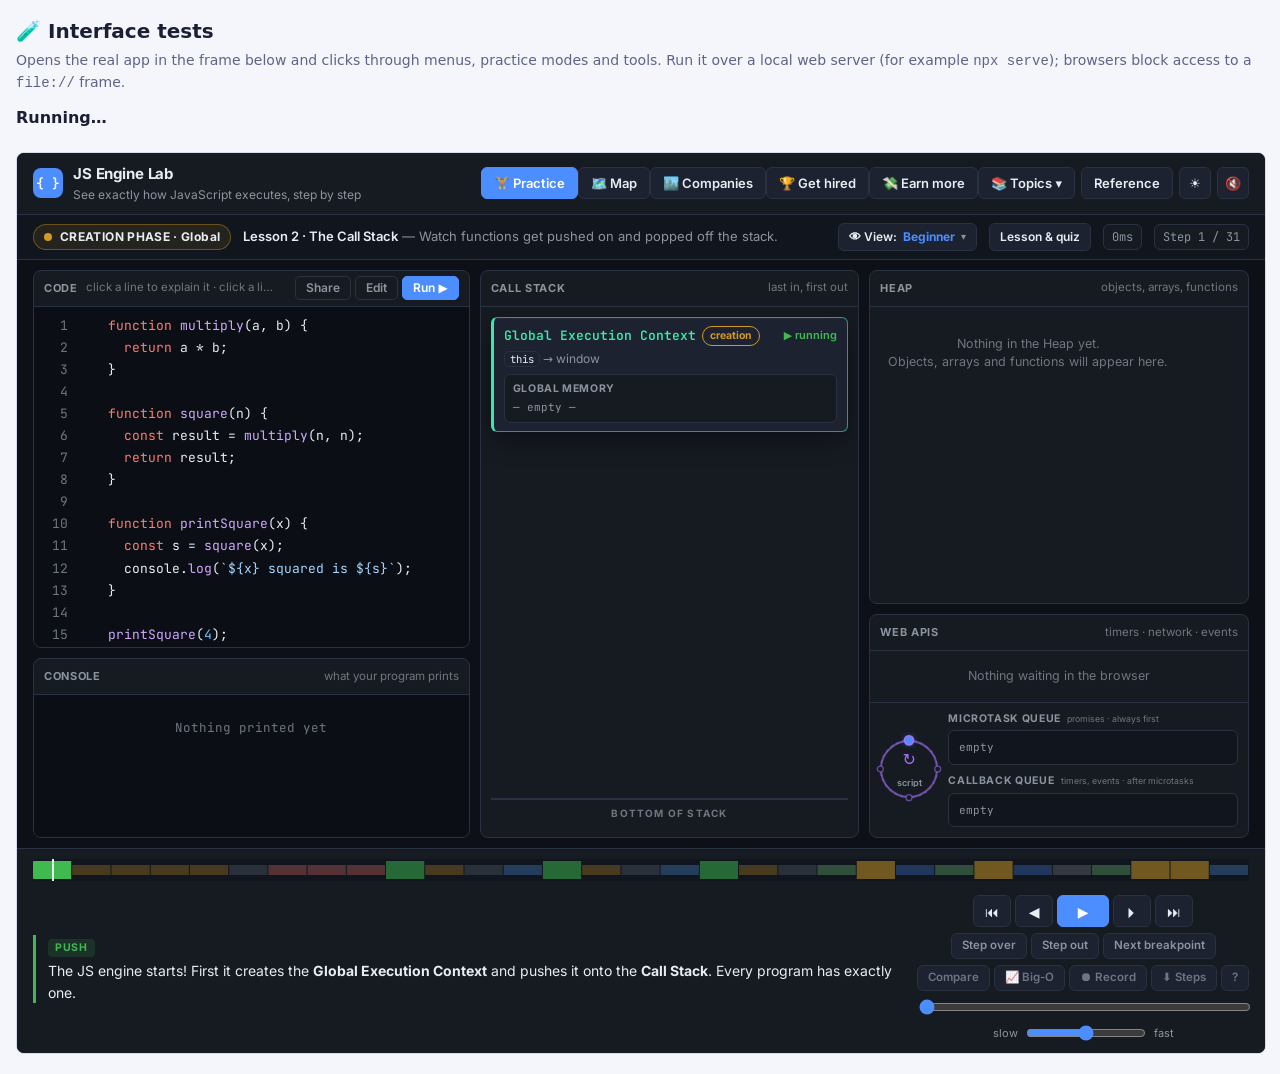
==== commit a27acd42: "added extra things" ====
--- a/ui-tests.html
+++ b/ui-tests.html
@@ -663,6 +663,27 @@
       const shown = [...D().querySelectorAll('#clBody .co-names span')].filter(s => !s.hidden).map(s => s.textContent);
       if (!shown.includes('Razorpay') || shown.some(s => !/razorpay/i.test(s)) || D().activeElement !== box) bad.push(`company search: ${shown.slice(0, 5).join(', ')}`);
       box.value = ''; box.dispatchEvent(new w.Event('input', { bubbles: true })); await sleep(15);
+      // type chips filter the lists; names with a profile open it
+      click(q('#clBody [data-cltype="services"]')); await sleep(15);
+      const svc = [...D().querySelectorAll('#clBody .co-names span')].filter(s => !s.hidden).map(s => s.textContent);
+      if (!svc.includes('TCS') || svc.includes('Flipkart')) bad.push('company type filter');
+      click(q('#clBody [data-cltype="all"]')); await sleep(15);
+      click(q('#clBody [data-clprof="Flipkart"]')); await sleep(15);
+      const fk = q('#clBody .cl-prof[data-name="Flipkart"]');
+      if (!fk || !fk.open || fk.hidden || !/machine-coding/.test(fk.textContent)) bad.push('clicking a company did not open its profile');
+      if (C.profiles.length < 100 || new Set(C.profiles.map(p => p[0])).size !== C.profiles.length || C.profiles.some(p => p.length !== 8 || p.some(x => !x))) bad.push(`company profiles: ${C.profiles.length}`);
+      const pbox = q('#clpSearch'); pbox.value = ''; pbox.dispatchEvent(new w.Event('input', { bubbles: true })); await sleep(15);
+      click(q('#clBody [data-clfresh]')); await sleep(15);
+      const fresh = [...D().querySelectorAll('#clBody .cl-prof')].filter(d => !d.hidden);
+      if (!fresh.length || fresh.some(d => d.dataset.fresh !== '1')) bad.push('freshers filter');
+      click(q('#clBody [data-clfresh]')); await sleep(15);
+      click(q('#clBody [data-clregion="cities"]')); await sleep(15);
+      if (!/Pune/.test(q('#clBody').textContent) || !/Hyderabad/.test(q('#clBody').textContent)) bad.push('other cities missing');
+      click(q('#clBody [data-clregion="jobs"]')); await sleep(15);
+      if (!/Naukri/.test(q('#clBody').textContent) || !/greenhouse/.test(q('#clBody').textContent) || !/1930/.test(q('#clBody').textContent)) bad.push('Find jobs view');
+      click(q('#clBody [data-clregion="research"]')); await sleep(15);
+      if (!/Red flags/.test(q('#clBody').textContent) || D().querySelectorAll('#clBody tbody tr').length < 9) bad.push('Research view');
+      click(q('#clBody [data-clregion="india"]')); await sleep(15);
       const oneLine = $('btnPractice').getBoundingClientRect().top === $('btnCompanies').getBoundingClientRect().top && $('btnPractice').getBoundingClientRect().top === $('btnTopics').getBoundingClientRect().top;
       if (!oneLine) bad.push('the top bar wraps');
       C.close(); L.open();
@@ -737,7 +758,7 @@
 
     await check('🤖 AI at work, 🧾 Tax & money, 🌱 Open source: every step draws, details, quizzes, practice tasks; the tax calculator is right', async () => {
       const w = frame.contentWindow, bad = [];
-      for (const [api, btn, p, cat, icon, n] of [['AiWorkLab', 'btnAi', 'ai', 'AI at work', '🤖', 8], ['TaxLab', 'btnTax', 'tx', 'Tax & money', '🧾', 8], ['OssLab', 'btnOss', 'os', 'Open source', '🌱', 8], ['EarnLab', 'btnEarn', 'em', 'Earning more', '💸', 8], ['FreelanceLab', 'btnFreelance', 'fl', 'Freelancing', '🧑‍💻', 10], ['DesignLab', 'btnDesign', 'ds', 'Design basics', '🎨', 8], ['CurrentLab', 'btnCurrent', 'sc', 'Staying current', '📰', 6], ['HealthLab', 'btnHealth', 'hc', 'Health & career', '🧘', 6], ['BusinessLab', 'btnBusiness', 'bz', 'How companies work', '🏦', 8]]) {
+      for (const [api, btn, p, cat, icon, n] of [['AiWorkLab', 'btnAi', 'ai', 'AI at work', '🤖', 8], ['TaxLab', 'btnTax', 'tx', 'Tax & money', '🧾', 8], ['OssLab', 'btnOss', 'os', 'Open source', '🌱', 8], ['EarnLab', 'btnEarn', 'em', 'Earning more', '💸', 8], ['FreelanceLab', 'btnFreelance', 'fl', 'Freelancing', '🧑‍💻', 10], ['DesignLab', 'btnDesign', 'ds', 'Design basics', '🎨', 8], ['CurrentLab', 'btnCurrent', 'sc', 'Staying current', '📰', 6], ['HealthLab', 'btnHealth', 'hc', 'Health & career', '🧘', 6], ['BusinessLab', 'btnBusiness', 'bz', 'How companies work', '🏦', 13]]) {
         const L = w[api];
         if (btn !== 'btnEarn') { click('btnTopics'); await sleep(20); } // Earn more is on the top bar itself
         click(btn); await sleep(80);
@@ -858,11 +879,17 @@
       if (!/present \(role, skills\)/.test(txt()) || !q('#ghBody pre')) bad.push('HR details');
       click('ghDetail'); await sleep(20);
       L.goKey('quiz'); await sleep(20);
-      click(q('#ghBody [data-ghq="1"][data-gha="silent"]')); await sleep(20);
+      click(q('#ghBody [data-ghq="4"][data-gha="silent"]')); await sleep(20);
       if (!q('#ghBody .db-q.no') || !/ask for a hint/.test(q('#ghBody .db-q.no').textContent)) bad.push('quiz');
       if (!L.situations.every(x => x.choices.some(c => c[0] === x.a))) bad.push('an answer is not a choice');
       const inList = w.JSPractice.list().filter(x => x.topic === 'Interview strategy');
-      if (inList.length !== 12 || inList.some(x => x.icon !== '🏆')) bad.push('practice tasks ' + inList.length);
+      if (inList.length !== 15 || inList.some(x => x.icon !== '🏆')) bad.push('practice tasks ' + inList.length);
+      // presenting a project: 9 parts + 5 rules, a template, 15 follow-up questions; the full example answer only with details
+      L.goKey('project'); await sleep(20);
+      if (D().querySelectorAll('#ghBody .db-card').length !== 14 || !/Fill-in template/.test(txt()) || D().querySelectorAll('#ghBody tbody tr').length !== 15 || /An example 2-minute answer/.test(txt())) bad.push('present your project (brief)');
+      click('ghDetail'); await sleep(20);
+      if (!/An example 2-minute answer/.test(txt()) || !/we gave up/.test(txt())) bad.push('present your project (details)');
+      click('ghDetail'); await sleep(15);
       // the human side: each person, objections (scripts only, so details must still be available), closing
       L.goKey('people'); await sleep(20);
       if (D().querySelectorAll('#ghBody .db-card').length !== 5 || !/The hiring manager/.test(txt())) bad.push('people');
